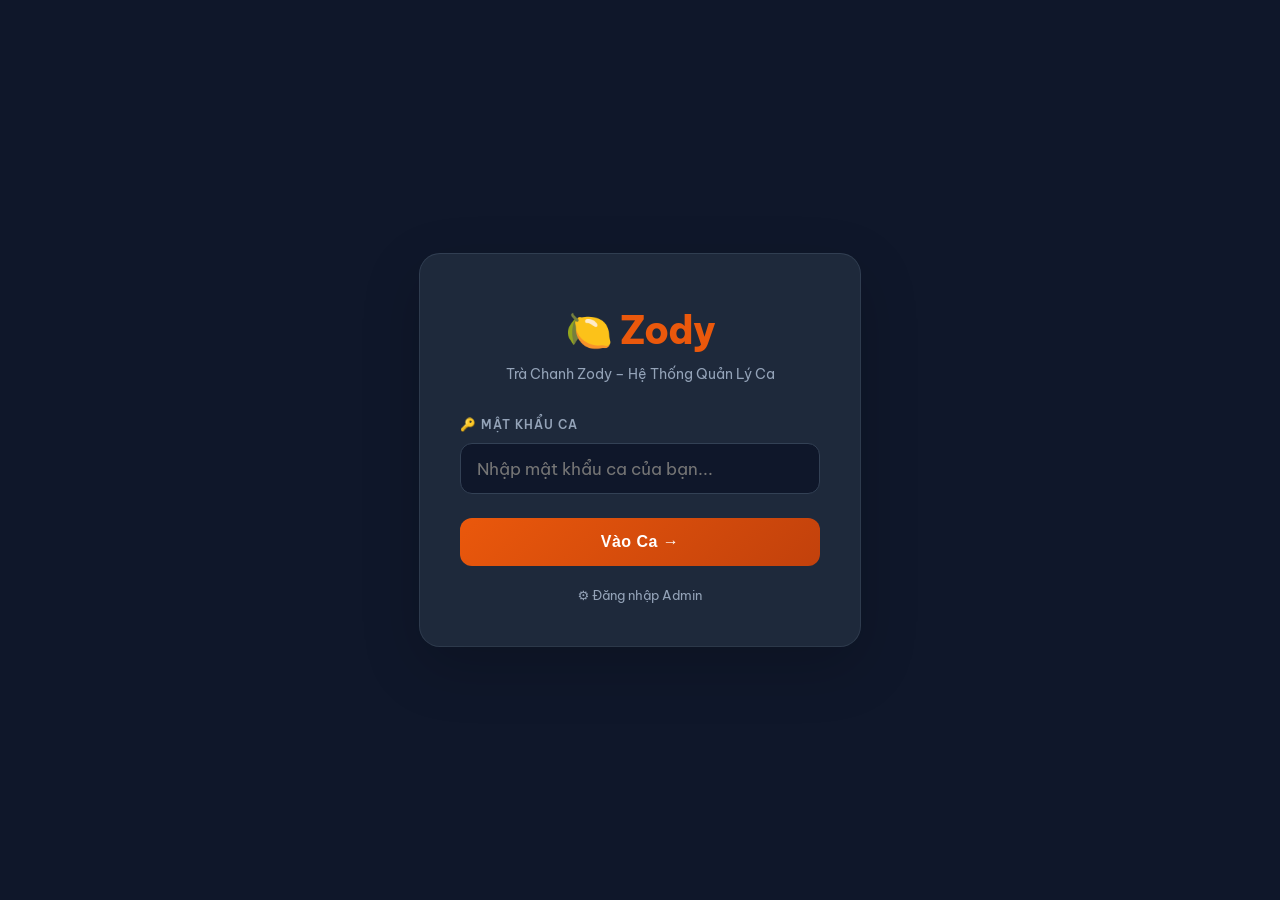
==== templates/index.html @ 10022cfc "Initial commit: Trà Chanh Zody shift management system" ====
<!DOCTYPE html>
<html lang="vi">
<head>
<meta charset="UTF-8"/>
<meta name="viewport" content="width=device-width, initial-scale=1.0"/>
<title>Trà Chanh Zody – Đăng Nhập Ca</title>
<link rel="preconnect" href="https://fonts.googleapis.com">
<link href="https://fonts.googleapis.com/css2?family=Be+Vietnam+Pro:wght@300;400;500;600;700;800&display=swap" rel="stylesheet">
<link rel="stylesheet" href="/static/style.css">
<style>
/* ── Login page specific ── */
body { background: var(--bg); min-height: 100vh; display:flex; flex-direction:column; align-items:center; justify-content:center; }

.login-wrap {
  width: 100%; max-width: 440px;
  background: var(--card);
  border-radius: 20px;
  padding: 48px 40px 40px;
  box-shadow: 0 20px 60px rgba(0,0,0,.18), 0 0 0 1px var(--border);
  text-align:center;
}
.brand-logo { font-size:2.4rem; font-weight:800; color:var(--primary); margin-bottom:4px; letter-spacing:-1px; }
.brand-sub  { font-size:.85rem; color:var(--muted); margin-bottom:32px; }

.input-group { text-align:left; margin-bottom:20px; }
.input-group label { font-size:.78rem; font-weight:600; color:var(--muted); text-transform:uppercase; letter-spacing:.08em; display:block; margin-bottom:8px; }
.input-group input {
  width:100%; padding:14px 16px; border-radius:12px;
  border:1.5px solid var(--border); background:var(--bg);
  color:var(--text); font-size:1.05rem; font-family:inherit;
  transition: border-color .2s, box-shadow .2s;
  box-sizing:border-box;
}
.input-group input:focus { outline:none; border-color:var(--primary); box-shadow: 0 0 0 3px rgba(234,88,12,.15); }

.btn-login {
  width:100%; padding:15px; border-radius:12px;
  background: linear-gradient(135deg,var(--primary),var(--primary-dark));
  color:#fff; font-size:1rem; font-weight:700; letter-spacing:.03em;
  border:none; cursor:pointer; transition: transform .15s, box-shadow .15s;
  margin-top:4px;
}
.btn-login:hover { transform:translateY(-1px); box-shadow:0 8px 24px rgba(234,88,12,.35); }
.btn-login:active{ transform:translateY(0); }

.err-msg { color:#ef4444; font-size:.85rem; margin-top:12px; display:none; }

.shift-badge { display:inline-flex; align-items:center; gap:8px; padding:10px 18px; border-radius:40px; background:var(--primary-soft); color:var(--primary); font-weight:700; font-size:.95rem; margin-bottom:28px; }

footer-link { display:block; margin-top:24px; font-size:.8rem; color:var(--muted); }
.admin-link { margin-top:20px; display:block; font-size:.82rem; color:var(--muted); text-decoration:none; }
.admin-link:hover { color:var(--primary); }
</style>
</head>
<body>
<div class="login-wrap">
  <div class="brand-logo">🍋 Zody</div>
  <div class="brand-sub">Trà Chanh Zody – Hệ Thống Quản Lý Ca</div>

  <div id="login-form">
    <div class="input-group">
      <label>🔑 Mật Khẩu Ca</label>
      <input type="password" id="pwd" placeholder="Nhập mật khẩu ca của bạn..." autocomplete="off"/>
    </div>
    <button class="btn-login" onclick="doLogin()">Vào Ca →</button>
    <div class="err-msg" id="err">Sai mật khẩu hoặc ca không tồn tại</div>
  </div>

  <a href="/admin-login" class="admin-link">⚙️ Đăng nhập Admin</a>
</div>

<!-- ═══ SHIFT REPORT APP ═══ -->
<div id="app" style="display:none; width:100%; max-width:900px; padding:20px; box-sizing:border-box;">

  <!-- Header -->
  <div class="app-header">
    <div>
      <div class="brand-logo" style="font-size:1.5rem">🍋 Trà Chanh Zody</div>
      <div id="shift-info" class="shift-badge" style="margin-bottom:0; margin-top:6px;"></div>
    </div>
    <div style="display:flex;gap:10px;">
      <button class="btn-sm btn-success" onclick="submitReport()">✅ Chốt Ca</button>
      <button class="btn-sm btn-outline" onclick="doLogout()">Đăng Xuất</button>
    </div>
  </div>

  <!-- Tabs -->
  <div class="tabs">
    <button class="tab active" data-tab="inventory" onclick="switchTab('inventory')">📦 Kiểm Kê</button>
    <button class="tab" data-tab="finance" onclick="switchTab('finance')">💰 Thu Chi</button>
  </div>

  <!-- ══ INVENTORY TAB ══ -->
  <div id="tab-inventory" class="tab-content">
    <div class="section-header">
      <h2>Kiểm Kê Nguyên Vật Liệu</h2>
      <div style="font-size:.82rem;color:var(--muted)" id="date-label"></div>
    </div>
    <div id="inventory-container"></div>
    <button class="btn-primary mt-20" onclick="saveInventory()">💾 Lưu Kiểm Kê</button>
  </div>

  <!-- ══ FINANCE TAB ══ -->
  <div id="tab-finance" class="tab-content" style="display:none">
    <div class="section-header">
      <h2>Báo Cáo Thu Chi Ca</h2>
    </div>

    <div class="finance-grid">
      <div class="fin-card">
        <label>💵 Tiền Đầu Ca (đ)</label>
        <input type="number" id="opening_cash" class="fin-input" placeholder="0"/>
      </div>
      <div class="fin-card">
        <label>🖥️ Tiền Phần Mềm (đ)</label>
        <input type="number" id="software_revenue" class="fin-input" placeholder="0"/>
      </div>
      <div class="fin-card">
        <label>🏦 Tiền Chuyển Khoản (đ)</label>
        <input type="number" id="bank_transfer" class="fin-input" placeholder="0"/>
      </div>
    </div>

    <!-- Chi tiêu -->
    <div class="card mt-20">
      <div class="card-head">
        <span>📋 Chi Tiêu Trong Ca</span>
        <button class="btn-sm btn-primary" onclick="showAddExpense()">+ Thêm Chi</button>
      </div>
      <div id="expense-list"></div>
      <div id="add-expense-form" class="add-expense-form" style="display:none">
        <input type="text" id="exp-desc" placeholder="Nội dung chi..." class="fin-input-sm"/>
        <input type="number" id="exp-amount" placeholder="Số tiền..." class="fin-input-sm"/>
        <div style="display:flex;gap:8px;margin-top:8px">
          <button class="btn-sm btn-primary" onclick="addExpense()">Thêm</button>
          <button class="btn-sm btn-outline" onclick="hideAddExpense()">Huỷ</button>
        </div>
      </div>
    </div>

    <!-- Kết quả tính tiền -->
    <div class="finance-result mt-20" id="finance-result"></div>

    <button class="btn-primary mt-16" onclick="saveFinance()">💾 Lưu Thu Chi</button>
  </div>

</div>

<script src="/static/app.js"></script>
<script>
let reportId = null;
let inventoryData = [];
let expenseData  = [];

// ── Loading Indicator ──
function showLoading() {
  let loader = document.querySelector('.loader-overlay');
  if (!loader) {
    loader = document.createElement('div');
    loader.className = 'loader-overlay';
    loader.innerHTML = '<div class="spinner"></div>';
    loader.style.cssText = `
      position: fixed;
      top: 0;
      left: 0;
      right: 0;
      bottom: 0;
      background: rgba(15, 23, 42, 0.8);
      display: flex;
      align-items: center;
      justify-content: center;
      z-index: 9999;
    `;
    document.body.appendChild(loader);
  }
  loader.style.display = 'flex';
}

function hideLoading() {
  const loader = document.querySelector('.loader-overlay');
  if (loader) {
    loader.style.display = 'none';
  }
}

function doLogin() {
  const pwd = document.getElementById('pwd').value.trim();
  if (!pwd) return;
  showLoading();
  fetch('/api/login/shift', {
    method:'POST', headers:{'Content-Type':'application/json'},
    body: JSON.stringify({password: pwd})
  }).then(r=>r.json()).then(d=>{
    hideLoading();
    if (d.error) { showErr(d.error); return; }
    reportId = d.report_id;
    document.getElementById('login-form').parentElement.style.display='none';
    document.getElementById('app').style.display='flex';
    document.getElementById('app').style.flexDirection='column';
    document.getElementById('app').style.alignItems='center';
    document.getElementById('shift-info').innerHTML = `🌟 ${d.shift_name} – ${todayStr()}`;
    document.getElementById('date-label').textContent = todayStr();
    loadInventory();
    loadExpenses();
    loadFinance();
  }).catch(err => {
    hideLoading();
    showErr('Lỗi kết nối');
  });
}

function showErr(msg){ const e=document.getElementById('err'); e.textContent=msg; e.style.display='block'; setTimeout(()=>e.style.display='none',3000); }

document.getElementById('pwd').addEventListener('keydown', e=>{ if(e.key==='Enter') doLogin(); });

function todayStr(){
  const d=new Date();
  return `${d.getDate()}/${d.getMonth()+1}/${d.getFullYear()}`;
}

function switchTab(tab){
  document.querySelectorAll('.tab').forEach(t=>t.classList.toggle('active', t.dataset.tab===tab));
  document.getElementById('tab-inventory').style.display = tab==='inventory'?'block':'none';
  document.getElementById('tab-finance').style.display   = tab==='finance'?'block':'none';
}

// ── INVENTORY ──
function loadInventory(){
  showLoading();
  fetch('/api/inventory').then(r=>r.json()).then(data=>{
    hideLoading();
    inventoryData = data;
    renderInventory(data);
  }).catch(err=>{
    hideLoading();
    showToast('Lỗi tải kiểm kê', 'error');
  });
}

const CATEGORIES = ['TRÁI CÂY','KHÁC','SỮA / KEM','TOPPING','SỐT','TRÀ','ĂN VẶT'];

function renderInventory(data){
  const container = document.getElementById('inventory-container');
  const grouped = {};
  data.forEach(e=>{
    const cat = e.materials?.category || 'KHÁC';
    if (!grouped[cat]) grouped[cat]=[];
    grouped[cat].push(e);
  });

  let html = '';
  CATEGORIES.forEach(cat=>{
    if (!grouped[cat]) return;
    html += `<div class="inv-category">
      <div class="inv-cat-title">${catIcon(cat)} ${cat}</div>
      <div class="inv-grid">`;
    grouped[cat].forEach(e=>{
      const open = parseFloat(e.opening_qty)||0;
      html += `
      <div class="inv-item">
        <div class="inv-name">${e.material_name}</div>
        <div class="inv-meta">Đầu ca: <strong>${formatQty(open)} ${e.unit}</strong></div>
        <div class="inv-input-row">
          <input type="number" step="0.1" min="0"
            class="inv-input" id="inv-${e.id}"
            value="${parseFloat(e.closing_qty)||0}"
            oninput="updateInventoryDisplay('${e.id}','${e.unit}',${open},this.value)"
            placeholder="Số lượng cuối ca"/>
          <span class="inv-unit">${e.unit}</span>
        </div>
        <div class="inv-consumed" id="cons-${e.id}">
          ${calcConsumptionLabel(open, parseFloat(e.closing_qty)||0, e.unit)}
        </div>
        <input type="text" class="inv-note" id="note-${e.id}" value="${e.note||''}" placeholder="Ghi chú..."/>
      </div>`;
    });
    html += `</div></div>`;
  });
  container.innerHTML = html;
}

function updateInventoryDisplay(id, unit, open, closingVal){
  const consumed = open - parseFloat(closingVal||0);
  document.getElementById(`cons-${id}`).innerHTML = calcConsumptionLabel(open, parseFloat(closingVal||0), unit);
}

function calcConsumptionLabel(open, closing, unit){
  const c = open - closing;
  if (c > 0) return `<span class="tag-warn">⬇ Tiêu ${formatQty(c)} ${unit}</span>`;
  if (c < 0) return `<span class="tag-ok">⬆ Thêm ${formatQty(Math.abs(c))} ${unit}</span>`;
  return `<span class="tag-neutral">Không đổi</span>`;
}

function formatQty(v){ return parseFloat(v.toFixed(2)); }

function catIcon(c){
  const m={'TRÁI CÂY':'🍊','KHÁC':'🧊','SỮA / KEM':'🥛','TOPPING':'🫙','SỐT':'🧴','TRÀ':'🍵','ĂN VẶT':'🌻'};
  return m[c]||'📦';
}

async function saveInventory(){
  showLoading();
  try {
    const saves = inventoryData.map(e=>{
      const inp = document.getElementById(`inv-${e.id}`);
      const note = document.getElementById(`note-${e.id}`);
      return fetch(`/api/inventory/${e.id}`, {
        method:'PATCH', headers:{'Content-Type':'application/json'},
        body: JSON.stringify({ closing_qty: parseFloat(inp?.value||0), note: note?.value||'' })
      });
    });
    await Promise.all(saves);
    showToast('✅ Đã lưu kiểm kê!');
  } catch(err){
    showToast('Lỗi lưu kiểm kê', 'error');
  } finally {
    hideLoading();
  }
}

// ── EXPENSES ──
function loadExpenses(){
  showLoading();
  fetch('/api/expenses').then(r=>r.json()).then(data=>{
    hideLoading();
    expenseData = data;
    renderExpenses();
  }).catch(err=>{
    hideLoading();
    showToast('Lỗi tải chi tiêu', 'error');
  });
}
function renderExpenses(){
  const list = document.getElementById('expense-list');
  if (!expenseData.length){ list.innerHTML='<div class="empty-state">Chưa có khoản chi nào</div>'; return; }
  list.innerHTML = expenseData.map(e=>`
    <div class="expense-row">
      <span class="exp-desc">${e.description}</span>
      <span class="exp-amount">${fmtMoney(e.amount)}đ</span>
      <button class="btn-icon-del" onclick="deleteExpense('${e.id}')">✕</button>
    </div>`).join('');
  calcFinance();
}
function showAddExpense(){ document.getElementById('add-expense-form').style.display='block'; }
function hideAddExpense(){ document.getElementById('add-expense-form').style.display='none'; }
function addExpense(){
  const desc = document.getElementById('exp-desc').value.trim();
  const amt  = parseFloat(document.getElementById('exp-amount').value)||0;
  if (!desc||!amt) return;
  showLoading();
  fetch('/api/expenses',{method:'POST',headers:{'Content-Type':'application/json'},
    body:JSON.stringify({description:desc,amount:amt})
  }).then(r=>r.json()).then(()=>{
    hideLoading();
    hideAddExpense();
    document.getElementById('exp-desc').value='';
    document.getElementById('exp-amount').value='';
    loadExpenses();
  }).catch(err=>{
    hideLoading();
    showToast('Lỗi thêm chi tiêu', 'error');
  });
}
function deleteExpense(id){
  showLoading();
  fetch(`/api/expenses/${id}`,{method:'DELETE'}).then(()=>{
    hideLoading();
    loadExpenses();
  }).catch(err=>{
    hideLoading();
    showToast('Lỗi xoá chi tiêu', 'error');
  });
}

// ── FINANCE ──
function loadFinance(){
  showLoading();
  fetch('/api/finance').then(r=>r.json()).then(d=>{
    hideLoading();
    if (d.finance){
      document.getElementById('opening_cash').value    = d.finance.opening_cash||0;
      document.getElementById('software_revenue').value= d.finance.software_revenue||0;
      document.getElementById('bank_transfer').value   = d.finance.bank_transfer||0;
    }
    calcFinance();
  }).catch(err=>{
    hideLoading();
    showToast('Lỗi tải thu chi', 'error');
  });
}
function calcFinance(){
  const opening  = parseFloat(document.getElementById('opening_cash').value)||0;
  const software = parseFloat(document.getElementById('software_revenue').value)||0;
  const bank     = parseFloat(document.getElementById('bank_transfer').value)||0;
  const totalExp = expenseData.reduce((s,e)=>s+parseFloat(e.amount),0);
  const actual   = software + opening - bank - totalExp;
  const toBring  = actual - 500000 - 30000;

  document.getElementById('finance-result').innerHTML = `
    <div class="result-grid">
      <div class="result-item">
        <div class="result-label">💵 Tiền Đầu Ca</div>
        <div class="result-value">${fmtMoney(opening)}đ</div>
      </div>
      <div class="result-item">
        <div class="result-label">🖥️ Tiền Phần Mềm</div>
        <div class="result-value">${fmtMoney(software)}đ</div>
      </div>
      <div class="result-item">
        <div class="result-label">🏦 Chuyển Khoản</div>
        <div class="result-value minus">−${fmtMoney(bank)}đ</div>
      </div>
      <div class="result-item">
        <div class="result-label">📋 Tổng Chi</div>
        <div class="result-value minus">−${fmtMoney(totalExp)}đ</div>
      </div>
      <div class="result-item highlight">
        <div class="result-label">🗄️ Tiền Thực Trong Két</div>
        <div class="result-value big">${fmtMoney(actual)}đ</div>
      </div>
      <div class="result-item">
        <div class="result-label">🏧 Két Giữ Lại</div>
        <div class="result-value">500,000đ</div>
      </div>
      <div class="result-item">
        <div class="result-label">🐷 Tiền Lợn</div>
        <div class="result-value">30,000đ</div>
      </div>
      <div class="result-item highlight-green">
        <div class="result-label">👜 Tiền Thừa Cầm Về</div>
        <div class="result-value big ${toBring<0?'minus':''}">${fmtMoney(toBring)}đ</div>
      </div>
    </div>`;
}
document.addEventListener('DOMContentLoaded',()=>{
  ['opening_cash','software_revenue','bank_transfer'].forEach(id=>{
    const el = document.getElementById(id);
    if(el) el.addEventListener('input', calcFinance);
  });
});
function saveFinance(){
  showLoading();
  const payload = {
    opening_cash:     parseFloat(document.getElementById('opening_cash').value)||0,
    software_revenue: parseFloat(document.getElementById('software_revenue').value)||0,
    bank_transfer:    parseFloat(document.getElementById('bank_transfer').value)||0,
  };
  fetch('/api/finance',{method:'POST',headers:{'Content-Type':'application/json'},body:JSON.stringify(payload)})
    .then(()=>{
      hideLoading();
      showToast('✅ Đã lưu thu chi!');
    }).catch(err=>{
      hideLoading();
      showToast('Lỗi lưu thu chi', 'error');
    });
}

function submitReport(){
  if (!confirm('Chốt ca? Sau khi chốt sẽ không sửa được!')) return;
  showLoading();
  saveInventory().then(()=>saveFinance()).then(()=>{
    fetch('/api/report/submit',{method:'POST'})
      .then(()=>{
        hideLoading();
        showToast('🎉 Đã chốt ca thành công!');
        setTimeout(()=>doLogout(),2000);
      }).catch(err=>{
        hideLoading();
        showToast('Lỗi chốt ca', 'error');
      });
  });
}
function doLogout(){
  showLoading();
  fetch('/api/logout',{method:'POST'})
    .then(()=>{
      hideLoading();
      location.reload();
    }).catch(err=>{
      hideLoading();
      showToast('Lỗi đăng xuất', 'error');
    });
}
function fmtMoney(v){ return Math.round(v).toLocaleString('vi-VN'); }
</script>
</body>
</html>
---- static/style.css ----
/* ══════════════════════════════════════════════
   TRÀ CHANH ZODY – Base Styles
   ══════════════════════════════════════════════ */

:root {
  --bg: #0f172a;
  --card: #1e293b;
  --border: #334155;
  --primary: #ea580c;
  --primary-dark: #c2410c;
  --primary-soft: rgba(234, 88, 12, 0.15);
  --text: #f1f5f9;
  --muted: #94a3b8;
  --success: #22c55e;
  --danger: #ef4444;
  --warning: #f59e0b;
}

* {
  margin: 0;
  padding: 0;
  box-sizing: border-box;
}

body {
  font-family: 'Be Vietnam Pro', system-ui, -apple-system, sans-serif;
  background: var(--bg);
  color: var(--text);
  line-height: 1.5;
}

/* ── BUTTONS ── */
.btn-primary {
  padding: 12px 24px;
  border-radius: 12px;
  background: linear-gradient(135deg, var(--primary), var(--primary-dark));
  color: white;
  border: none;
  font-weight: 600;
  font-size: 0.95rem;
  cursor: pointer;
  transition: transform 0.15s, box-shadow 0.15s;
}

.btn-primary:hover {
  transform: translateY(-1px);
  box-shadow: 0 8px 24px rgba(234, 88, 12, 0.35);
}

.btn-primary:active {
  transform: translateY(0);
}

.btn-outline {
  padding: 12px 24px;
  border-radius: 12px;
  background: transparent;
  color: var(--text);
  border: 1.5px solid var(--border);
  font-weight: 600;
  font-size: 0.95rem;
  cursor: pointer;
  transition: all 0.2s;
}

.btn-outline:hover {
  border-color: var(--primary);
  color: var(--primary);
}

.btn-success {
  padding: 12px 24px;
  border-radius: 12px;
  background: var(--success);
  color: white;
  border: none;
  font-weight: 600;
  font-size: 0.95rem;
  cursor: pointer;
}

.btn-sm {
  padding: 8px 16px;
  border-radius: 8px;
  font-size: 0.85rem;
}

.btn-danger {
  background: rgba(239, 68, 68, 0.15);
  color: var(--danger);
  border: 1px solid var(--danger);
}

.btn-danger:hover {
  background: var(--danger);
  color: white;
}

/* ── CARDS ── */
.card {
  background: var(--card);
  border: 1px solid var(--border);
  border-radius: 16px;
  padding: 20px;
  margin-bottom: 16px;
}

.card-head {
  display: flex;
  justify-content: space-between;
  align-items: center;
  margin-bottom: 16px;
  font-weight: 700;
  font-size: 1rem;
}

/* ── TABS ── */
.tabs {
  display: flex;
  gap: 8px;
  margin-bottom: 24px;
  background: var(--bg);
  padding: 6px;
  border-radius: 12px;
  border: 1px solid var(--border);
}

.tab {
  flex: 1;
  padding: 12px;
  border-radius: 8px;
  background: transparent;
  color: var(--muted);
  border: none;
  font-weight: 600;
  font-size: 0.9rem;
  cursor: pointer;
  transition: all 0.2s;
}

.tab:hover {
  color: var(--text);
  background: rgba(255, 255, 255, 0.05);
}

.tab.active {
  background: var(--primary);
  color: white;
}

.tab-content {
  display: none;
}

.tab-content.active {
  display: block;
}

/* ── SECTION HEADER ── */
.section-header {
  margin-bottom: 20px;
}

.section-header h2 {
  font-size: 1.4rem;
  font-weight: 700;
  margin-bottom: 4px;
}

/* ── INVENTORY STYLES ── */
.inv-category {
  margin-bottom: 24px;
}

.inv-cat-title {
  font-size: 1.1rem;
  font-weight: 700;
  margin-bottom: 12px;
  color: var(--primary);
}

.inv-grid {
  display: grid;
  grid-template-columns: repeat(auto-fill, minmax(200px, 1fr));
  gap: 16px;
}

.inv-item {
  background: var(--bg);
  border: 1px solid var(--border);
  border-radius: 12px;
  padding: 16px;
}

.inv-name {
  font-weight: 700;
  font-size: 0.95rem;
  margin-bottom: 8px;
}

.inv-meta {
  font-size: 0.8rem;
  color: var(--muted);
  margin-bottom: 12px;
}

.inv-input-row {
  display: flex;
  align-items: center;
  gap: 8px;
  margin-bottom: 8px;
}

.inv-input {
  flex: 1;
  padding: 10px;
  border-radius: 8px;
  border: 1.5px solid var(--border);
  background: var(--card);
  color: var(--text);
  font-size: 0.95rem;
}

.inv-input:focus {
  outline: none;
  border-color: var(--primary);
}

.inv-unit {
  font-size: 0.85rem;
  color: var(--muted);
  font-weight: 600;
}

.inv-consumed {
  font-size: 0.8rem;
  margin-bottom: 8px;
}

.inv-note {
  width: 100%;
  padding: 8px;
  border-radius: 6px;
  border: 1px solid var(--border);
  background: var(--card);
  color: var(--text);
  font-size: 0.8rem;
}

.tag-warn {
  color: var(--warning);
  font-weight: 600;
}

.tag-ok {
  color: var(--success);
  font-weight: 600;
}

.tag-neutral {
  color: var(--muted);
}

/* ── FINANCE STYLES ── */
.finance-grid {
  display: grid;
  grid-template-columns: repeat(auto-fit, minmax(200px, 1fr));
  gap: 16px;
  margin-bottom: 20px;
}

.fin-card {
  background: var(--bg);
  border: 1px solid var(--border);
  border-radius: 12px;
  padding: 16px;
}

.fin-card label {
  display: block;
  font-size: 0.85rem;
  color: var(--muted);
  margin-bottom: 8px;
  font-weight: 600;
}

.fin-input {
  width: 100%;
  padding: 12px;
  border-radius: 8px;
  border: 1.5px solid var(--border);
  background: var(--card);
  color: var(--text);
  font-size: 1rem;
}

.fin-input:focus {
  outline: none;
  border-color: var(--primary);
}

.fin-input-sm {
  padding: 10px;
  border-radius: 8px;
  border: 1.5px solid var(--border);
  background: var(--card);
  color: var(--text);
  font-size: 0.9rem;
  margin-right: 8px;
}

.add-expense-form {
  margin-top: 16px;
  padding: 16px;
  background: var(--bg);
  border-radius: 12px;
  border: 1px solid var(--border);
}

/* ── EXPENSE LIST ── */
.expense-row {
  display: flex;
  align-items: center;
  gap: 12px;
  padding: 12px;
  background: var(--bg);
  border-radius: 8px;
  margin-bottom: 8px;
}

.exp-desc {
  flex: 1;
  font-weight: 600;
}

.exp-amount {
  font-weight: 700;
  color: var(--warning);
}

.btn-icon-del {
  width: 28px;
  height: 28px;
  border-radius: 6px;
  background: rgba(239, 68, 68, 0.15);
  color: var(--danger);
  border: none;
  cursor: pointer;
  font-size: 0.9rem;
}

.btn-icon-del:hover {
  background: var(--danger);
  color: white;
}

/* ── FINANCE RESULT ── */
.finance-result {
  background: var(--bg);
  border: 1px solid var(--border);
  border-radius: 12px;
  padding: 20px;
}

.result-grid {
  display: grid;
  grid-template-columns: repeat(auto-fit, minmax(180px, 1fr));
  gap: 16px;
}

.result-item {
  text-align: center;
  padding: 12px;
  background: var(--card);
  border-radius: 8px;
}

.result-label {
  font-size: 0.8rem;
  color: var(--muted);
  margin-bottom: 6px;
}

.result-value {
  font-size: 1.1rem;
  font-weight: 700;
}

.result-value.big {
  font-size: 1.4rem;
}

.result-value.minus {
  color: var(--danger);
}

.result-item.highlight {
  background: var(--primary-soft);
  border: 1px solid var(--primary);
}

.result-item.highlight-green {
  background: rgba(34, 197, 94, 0.1);
  border: 1px solid var(--success);
}

.result-item.highlight-green .result-value {
  color: var(--success);
}

/* ── APP HEADER ── */
.app-header {
  display: flex;
  justify-content: space-between;
  align-items: center;
  margin-bottom: 24px;
  padding-bottom: 20px;
  border-bottom: 1px solid var(--border);
}

/* ── UTILITY CLASSES ── */
.mt-20 { margin-top: 20px; }
.mt-16 { margin-top: 16px; }

/* ── ANIMATIONS ── */
@keyframes fadeInUp {
  from {
    opacity: 0;
    transform: translateY(20px);
  }
  to {
    opacity: 1;
    transform: translateY(0);
  }
}

@keyframes fadeIn {
  from { opacity: 0; }
  to { opacity: 1; }
}

@keyframes slideIn {
  from {
    opacity: 0;
    transform: translateX(-20px);
  }
  to {
    opacity: 1;
    transform: translateX(0);
  }
}

@keyframes scaleIn {
  from {
    opacity: 0;
    transform: scale(0.9);
  }
  to {
    opacity: 1;
    transform: scale(1);
  }
}

@keyframes pulse {
  0%, 100% { transform: scale(1); }
  50% { transform: scale(1.05); }
}

@keyframes shimmer {
  0% { background-position: -200% 0; }
  100% { background-position: 200% 0; }
}

@keyframes bounce {
  0%, 100% { transform: translateY(0); }
  50% { transform: translateY(-5px); }
}

/* ── ANIMATED ELEMENTS ── */
.login-wrap {
  animation: scaleIn 0.5s ease-out;
}

.btn-login {
  transition: all 0.3s ease;
  position: relative;
  overflow: hidden;
}

.btn-login::after {
  content: '';
  position: absolute;
  top: 50%;
  left: 50%;
  width: 0;
  height: 0;
  background: rgba(255, 255, 255, 0.3);
  border-radius: 50%;
  transform: translate(-50%, -50%);
  transition: width 0.4s ease, height 0.4s ease;
}

.btn-login:active::after {
  width: 200px;
  height: 200px;
}

.card {
  animation: fadeInUp 0.5s ease-out;
  transition: transform 0.3s ease, box-shadow 0.3s ease;
}

.card:hover {
  transform: translateY(-2px);
  box-shadow: 0 8px 16px rgba(0, 0, 0, 0.15);
}

.inv-item {
  animation: fadeInUp 0.5s ease-out;
  transition: transform 0.2s ease, box-shadow 0.2s ease;
}

.inv-item:hover {
  transform: translateY(-2px);
  box-shadow: 0 4px 12px rgba(0, 0, 0, 0.1);
}

.fin-card {
  animation: fadeInUp 0.5s ease-out;
  transition: transform 0.2s ease, box-shadow 0.2s ease;
}

.fin-card:hover {
  transform: translateY(-2px);
  box-shadow: 0 4px 12px rgba(0, 0, 0, 0.1);
}

.expense-row {
  animation: slideIn 0.3s ease-out;
  transition: transform 0.2s ease, background-color 0.2s ease;
}

.expense-row:hover {
  transform: translateX(4px);
  background-color: rgba(255, 255, 255, 0.05);
}

.result-item {
  animation: fadeInUp 0.5s ease-out;
  transition: transform 0.2s ease;
}

.result-item:hover {
  transform: scale(1.02);
}

/* ── BUTTON ANIMATIONS ── */
.btn-primary,
.btn-outline,
.btn-success {
  transition: all 0.2s ease;
  position: relative;
  overflow: hidden;
}

.btn-primary::after,
.btn-outline::after,
.btn-success::after {
  content: '';
  position: absolute;
  top: 50%;
  left: 50%;
  width: 0;
  height: 0;
  background: rgba(255, 255, 255, 0.2);
  border-radius: 50%;
  transform: translate(-50%, -50%);
  transition: width 0.4s ease, height 0.4s ease;
}

.btn-primary:active::after,
.btn-outline:active::after,
.btn-success:active::after {
  width: 200px;
  height: 200px;
}

.btn-sm {
  transition: all 0.2s ease;
}

.btn-sm:hover {
  transform: scale(1.05);
}

.btn-sm:active {
  transform: scale(0.95);
}

.btn-icon-del {
  transition: all 0.2s ease;
}

.btn-icon-del:hover {
  transform: rotate(90deg);
}

/* ── INPUT ANIMATIONS ── */
.input-group input,
.inv-input,
.fin-input,
.fin-input-sm {
  transition: border-color 0.2s ease, box-shadow 0.2s ease, transform 0.1s ease;
}

.input-group input:focus,
.inv-input:focus,
.fin-input:focus,
.fin-input-sm:focus {
  transform: scale(1.01);
}

.inv-note {
  transition: border-color 0.2s ease;
}

.inv-note:focus {
  border-color: var(--primary);
}

/* ── TAB ANIMATIONS ── */
.tab {
  transition: all 0.2s ease;
}

.tab:hover {
  transform: translateY(-1px);
}

.tab.active {
  animation: pulse 0.3s ease;
}

.tab-content {
  animation: fadeIn 0.3s ease;
}

/* ── SHIFT BADGE ANIMATION ── */
.shift-badge {
  animation: fadeInUp 0.5s ease-out;
}

/* ── LOADING SKELETON ── */
.skeleton {
  background: linear-gradient(90deg, var(--card) 25%, rgba(255, 255, 255, 0.05) 50%, var(--card) 75%);
  background-size: 200% 100%;
  animation: shimmer 1.5s infinite;
  border-radius: 8px;
}

/* ── SPINNER FOR LOADING ── */
.spinner {
  width: 40px;
  height: 40px;
  border: 3px solid rgba(234, 88, 12, 0.2);
  border-top-color: var(--primary);
  border-radius: 50%;
  animation: spin 0.8s linear infinite;
}

@keyframes spin {
  to { transform: rotate(360deg); }
}

/* ── RESPONSIVE ── */
@media (max-width: 768px) {
  .finance-grid {
    grid-template-columns: 1fr;
  }
  
  .inv-grid {
    grid-template-columns: 1fr;
  }
  
  .result-grid {
    grid-template-columns: 1fr 1fr;
  }
  
  .app-header {
    flex-direction: column;
    align-items: flex-start;
    gap: 16px;
  }
}
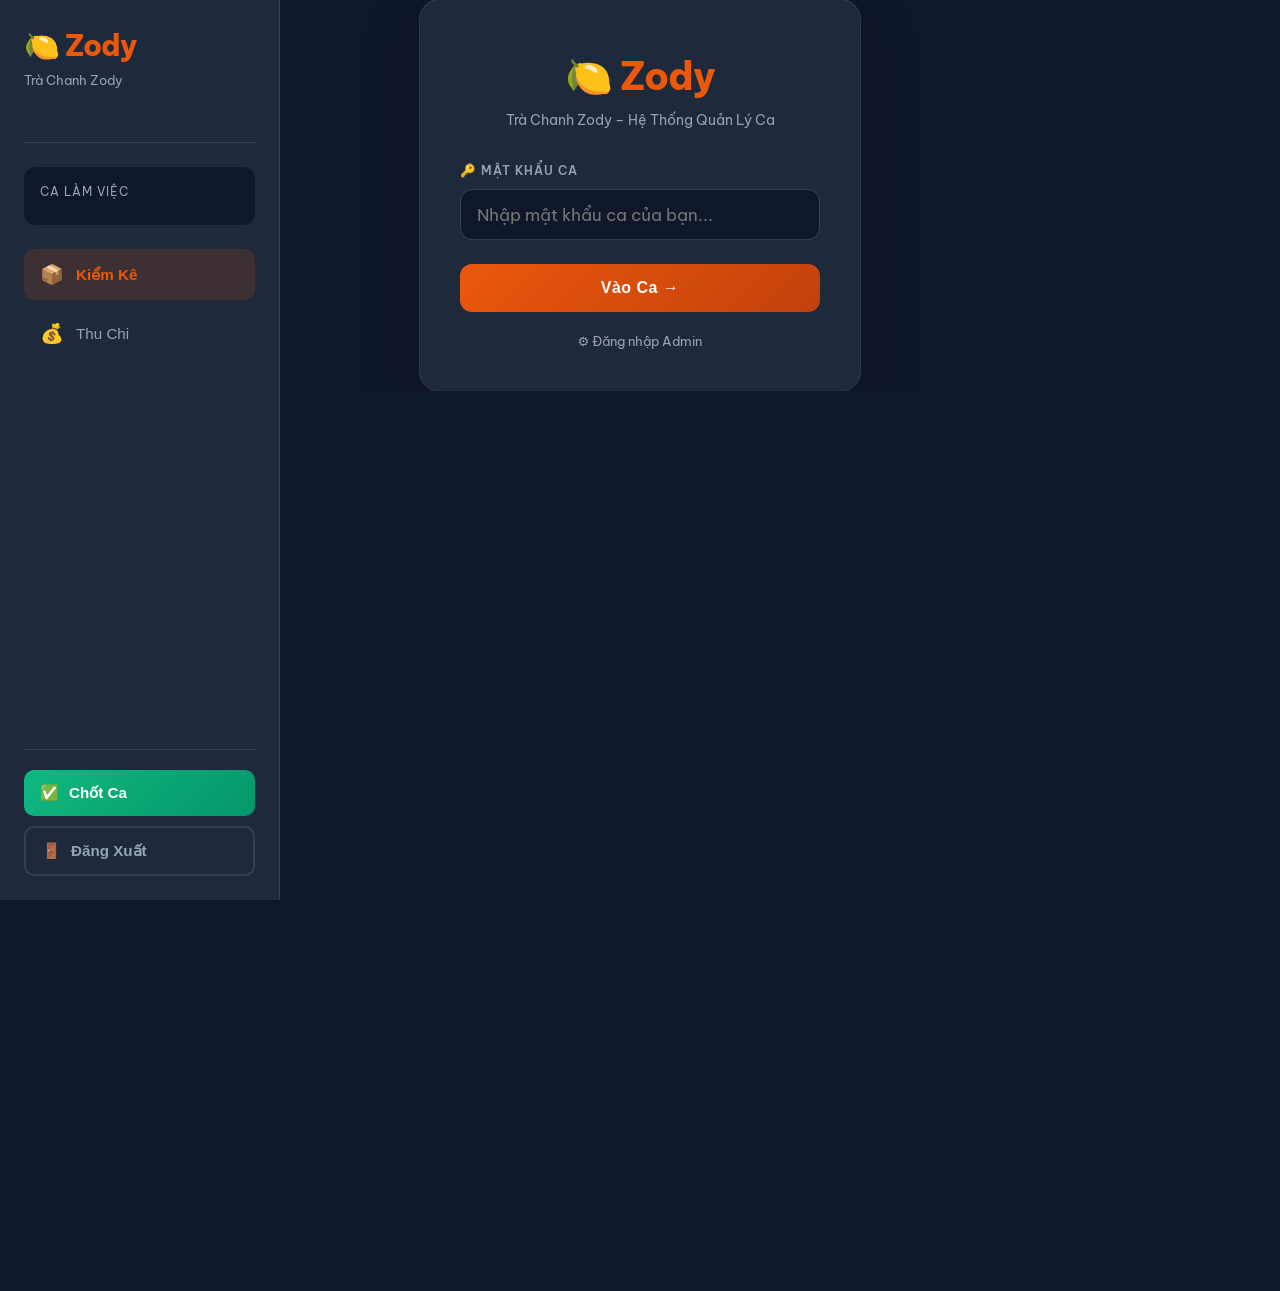
==== commit 5542d509: "Add sidebar to shift worker interface and update finance calculation logic - Add modern sidebar navi" ====
--- a/templates/index.html
+++ b/templates/index.html
@@ -70,54 +70,75 @@
 </div>
 
 <!-- ═══ SHIFT REPORT APP ═══ -->
-<div id="app" style="display:none; width:100%; max-width:900px; padding:20px; box-sizing:border-box;">
-
-  <!-- Header -->
-  <div class="app-header">
-    <div>
-      <div class="brand-logo" style="font-size:1.5rem">🍋 Trà Chanh Zody</div>
-      <div id="shift-info" class="shift-badge" style="margin-bottom:0; margin-top:6px;"></div>
-    </div>
-    <div style="display:flex;gap:10px;">
-      <button class="btn-sm btn-success" onclick="submitReport()">✅ Chốt Ca</button>
-      <button class="btn-sm btn-outline" onclick="doLogout()">Đăng Xuất</button>
+<div id="app" style="display:none; width:100%; height:100vh; display:flex;">
+
+  <!-- Sidebar -->
+  <div class="shift-sidebar">
+    <div class="sidebar-header">
+      <div class="brand-logo">🍋 Zody</div>
+      <div class="brand-sub">Trà Chanh Zody</div>
+    </div>
+    
+    <div class="sidebar-shift-info">
+      <div class="shift-info-label">Ca làm việc</div>
+      <div id="shift-info" class="shift-info-value"></div>
+      <div class="shift-info-date" id="date-label"></div>
+    </div>
+
+    <nav class="sidebar-nav">
+      <button class="sidebar-nav-item active" data-tab="inventory" onclick="switchTab('inventory')">
+        <span class="nav-icon">📦</span>
+        <span>Kiểm Kê</span>
+      </button>
+      <button class="sidebar-nav-item" data-tab="finance" onclick="switchTab('finance')">
+        <span class="nav-icon">💰</span>
+        <span>Thu Chi</span>
+      </button>
+    </nav>
+
+    <div class="sidebar-footer">
+      <button class="sidebar-action-btn btn-success" onclick="submitReport()">
+        <span>✅</span>
+        <span>Chốt Ca</span>
+      </button>
+      <button class="sidebar-action-btn btn-outline" onclick="doLogout()">
+        <span>🚪</span>
+        <span>Đăng Xuất</span>
+      </button>
     </div>
   </div>
 
-  <!-- Tabs -->
-  <div class="tabs">
-    <button class="tab active" data-tab="inventory" onclick="switchTab('inventory')">📦 Kiểm Kê</button>
-    <button class="tab" data-tab="finance" onclick="switchTab('finance')">💰 Thu Chi</button>
-  </div>
+  <!-- Main Content -->
+  <div class="shift-main">
+    <div class="shift-content">
 
   <!-- ══ INVENTORY TAB ══ -->
   <div id="tab-inventory" class="tab-content">
     <div class="section-header">
-      <h2>Kiểm Kê Nguyên Vật Liệu</h2>
-      <div style="font-size:.82rem;color:var(--muted)" id="date-label"></div>
+      <h2>📦 Kiểm Kê Nguyên Vật Liệu</h2>
     </div>
     <div id="inventory-container"></div>
     <button class="btn-primary mt-20" onclick="saveInventory()">💾 Lưu Kiểm Kê</button>
   </div>
 
   <!-- ══ FINANCE TAB ══ -->
-  <div id="tab-finance" class="tab-content" style="display:none">
+  <div id="tab-finance" class="tab-content" style="display:none;">
     <div class="section-header">
-      <h2>Báo Cáo Thu Chi Ca</h2>
-    </div>
-
+      <h2>💰 Thu Chi</h2>
+    </div>
+    
     <div class="finance-grid">
       <div class="fin-card">
-        <label>💵 Tiền Đầu Ca (đ)</label>
-        <input type="number" id="opening_cash" class="fin-input" placeholder="0"/>
+        <div class="fin-label">Tiền đầu ca</div>
+        <input type="number" id="opening_cash" class="fin-input" placeholder="0" oninput="calcFinance()"/>
       </div>
       <div class="fin-card">
-        <label>🖥️ Tiền Phần Mềm (đ)</label>
-        <input type="number" id="software_revenue" class="fin-input" placeholder="0"/>
+        <div class="fin-label">Tiền phần mềm</div>
+        <input type="number" id="software_revenue" class="fin-input" placeholder="0" oninput="calcFinance()"/>
       </div>
       <div class="fin-card">
-        <label>🏦 Tiền Chuyển Khoản (đ)</label>
-        <input type="number" id="bank_transfer" class="fin-input" placeholder="0"/>
+        <div class="fin-label">Chuyển khoản</div>
+        <input type="number" id="bank_transfer" class="fin-input" placeholder="0" oninput="calcFinance()"/>
       </div>
     </div>
 
@@ -138,12 +159,21 @@
       </div>
     </div>
 
-    <!-- Kết quả tính tiền -->
-    <div class="finance-result mt-20" id="finance-result"></div>
-
-    <button class="btn-primary mt-16" onclick="saveFinance()">💾 Lưu Thu Chi</button>
+    <div class="fin-result">
+      <div class="fin-result-label">Tiền thực két</div>
+      <div class="fin-result-value" id="actual-cash">0 đ</div>
+    </div>
+
+    <div class="fin-result" id="cash-to-bring-container">
+      <div class="fin-result-label">Tiền cầm về</div>
+      <div class="fin-result-value" id="cash-to-bring">0 đ</div>
+    </div>
+
+    <button class="btn-primary mt-20" onclick="saveFinance()">💾 Lưu Thu Chi</button>
   </div>
 
+    </div>
+  </div>
 </div>
 
 <script src="/static/app.js"></script>
@@ -194,11 +224,10 @@
     hideLoading();
     if (d.error) { showErr(d.error); return; }
     reportId = d.report_id;
+    currentShiftType = d.shift_type || 'morning';
     document.getElementById('login-form').parentElement.style.display='none';
     document.getElementById('app').style.display='flex';
-    document.getElementById('app').style.flexDirection='column';
-    document.getElementById('app').style.alignItems='center';
-    document.getElementById('shift-info').innerHTML = `🌟 ${d.shift_name} – ${todayStr()}`;
+    document.getElementById('shift-info').textContent = d.shift_name;
     document.getElementById('date-label').textContent = todayStr();
     loadInventory();
     loadExpenses();
@@ -219,7 +248,7 @@
 }
 
 function switchTab(tab){
-  document.querySelectorAll('.tab').forEach(t=>t.classList.toggle('active', t.dataset.tab===tab));
+  document.querySelectorAll('.sidebar-nav-item').forEach(t=>t.classList.toggle('active', t.dataset.tab===tab));
   document.getElementById('tab-inventory').style.display = tab==='inventory'?'block':'none';
   document.getElementById('tab-finance').style.display   = tab==='finance'?'block':'none';
 }
@@ -388,49 +417,38 @@
     showToast('Lỗi tải thu chi', 'error');
   });
 }
+let currentShiftType = null;
+
 function calcFinance(){
   const opening  = parseFloat(document.getElementById('opening_cash').value)||0;
   const software = parseFloat(document.getElementById('software_revenue').value)||0;
   const bank     = parseFloat(document.getElementById('bank_transfer').value)||0;
   const totalExp = expenseData.reduce((s,e)=>s+parseFloat(e.amount),0);
   const actual   = software + opening - bank - totalExp;
-  const toBring  = actual - 500000 - 30000;
-
-  document.getElementById('finance-result').innerHTML = `
-    <div class="result-grid">
-      <div class="result-item">
-        <div class="result-label">💵 Tiền Đầu Ca</div>
-        <div class="result-value">${fmtMoney(opening)}đ</div>
-      </div>
-      <div class="result-item">
-        <div class="result-label">🖥️ Tiền Phần Mềm</div>
-        <div class="result-value">${fmtMoney(software)}đ</div>
-      </div>
-      <div class="result-item">
-        <div class="result-label">🏦 Chuyển Khoản</div>
-        <div class="result-value minus">−${fmtMoney(bank)}đ</div>
-      </div>
-      <div class="result-item">
-        <div class="result-label">📋 Tổng Chi</div>
-        <div class="result-value minus">−${fmtMoney(totalExp)}đ</div>
-      </div>
-      <div class="result-item highlight">
-        <div class="result-label">🗄️ Tiền Thực Trong Két</div>
-        <div class="result-value big">${fmtMoney(actual)}đ</div>
-      </div>
-      <div class="result-item">
-        <div class="result-label">🏧 Két Giữ Lại</div>
-        <div class="result-value">500,000đ</div>
-      </div>
-      <div class="result-item">
-        <div class="result-label">🐷 Tiền Lợn</div>
-        <div class="result-value">30,000đ</div>
-      </div>
-      <div class="result-item highlight-green">
-        <div class="result-label">👜 Tiền Thừa Cầm Về</div>
-        <div class="result-value big ${toBring<0?'minus':''}">${fmtMoney(toBring)}đ</div>
-      </div>
-    </div>`;
+
+  // Calculate cash to bring based on shift type and software revenue
+  let toBring = actual;
+  let showDeductions = false;
+
+  if (currentShiftType === 'evening') {
+    // Evening shift: subtract 500k + 30k if software revenue > 600k
+    if (software > 600000) {
+      toBring = actual - 500000 - 30000;
+      showDeductions = true;
+    }
+  }
+  // Morning/Afternoon: no deductions, only show actual cash
+
+  document.getElementById('actual-cash').textContent = fmtMoney(actual)+'đ';
+  document.getElementById('cash-to-bring').textContent = fmtMoney(toBring)+'đ';
+  
+  // Show/hide cash to bring container
+  const cashToBringContainer = document.getElementById('cash-to-bring-container');
+  if (currentShiftType === 'evening' && software > 600000) {
+    cashToBringContainer.style.display = 'flex';
+  } else {
+    cashToBringContainer.style.display = 'none';
+  }
 }
 document.addEventListener('DOMContentLoaded',()=>{
   ['opening_cash','software_revenue','bank_transfer'].forEach(id=>{
--- a/static/style.css
+++ b/static/style.css
@@ -672,8 +672,212 @@
   to { transform: rotate(360deg); }
 }
 
+/* ── SHIFT SIDEBAR ── */
+.shift-sidebar {
+  width: 280px;
+  background: var(--card);
+  border-right: 1px solid var(--border);
+  display: flex;
+  flex-direction: column;
+  padding: 24px;
+  box-sizing: border-box;
+  position: fixed;
+  left: 0;
+  top: 0;
+  bottom: 0;
+  z-index: 100;
+}
+
+.sidebar-header {
+  margin-bottom: 24px;
+  padding-bottom: 20px;
+  border-bottom: 1px solid var(--border);
+}
+
+.sidebar-header .brand-logo {
+  font-size: 1.8rem;
+  font-weight: 800;
+  color: var(--primary);
+  margin-bottom: 4px;
+}
+
+.sidebar-header .brand-sub {
+  font-size: 0.8rem;
+  color: var(--muted);
+}
+
+.sidebar-shift-info {
+  background: var(--bg);
+  border-radius: 12px;
+  padding: 16px;
+  margin-bottom: 24px;
+}
+
+.shift-info-label {
+  font-size: 0.75rem;
+  color: var(--muted);
+  text-transform: uppercase;
+  letter-spacing: 0.08em;
+  margin-bottom: 8px;
+}
+
+.shift-info-value {
+  font-size: 1.1rem;
+  font-weight: 700;
+  color: var(--text);
+  margin-bottom: 4px;
+}
+
+.shift-info-date {
+  font-size: 0.85rem;
+  color: var(--muted);
+}
+
+.sidebar-nav {
+  flex: 1;
+  display: flex;
+  flex-direction: column;
+  gap: 8px;
+}
+
+.sidebar-nav-item {
+  display: flex;
+  align-items: center;
+  gap: 12px;
+  padding: 14px 16px;
+  border-radius: 10px;
+  background: transparent;
+  border: none;
+  color: var(--muted);
+  font-size: 0.95rem;
+  font-weight: 500;
+  cursor: pointer;
+  transition: all 0.2s ease;
+  text-align: left;
+}
+
+.sidebar-nav-item:hover {
+  background: var(--bg);
+  color: var(--text);
+}
+
+.sidebar-nav-item.active {
+  background: var(--primary-soft);
+  color: var(--primary);
+  font-weight: 600;
+}
+
+.nav-icon {
+  font-size: 1.2rem;
+}
+
+.sidebar-footer {
+  padding-top: 20px;
+  border-top: 1px solid var(--border);
+  display: flex;
+  flex-direction: column;
+  gap: 10px;
+}
+
+.sidebar-action-btn {
+  display: flex;
+  align-items: center;
+  gap: 10px;
+  padding: 14px 16px;
+  border-radius: 10px;
+  border: 2px solid transparent;
+  font-size: 0.95rem;
+  font-weight: 600;
+  cursor: pointer;
+  transition: all 0.2s ease;
+}
+
+.sidebar-action-btn.btn-success {
+  background: linear-gradient(135deg, #10b981, #059669);
+  color: white;
+  border: none;
+}
+
+.sidebar-action-btn.btn-success:hover {
+  transform: translateY(-2px);
+  box-shadow: 0 4px 12px rgba(16, 185, 129, 0.3);
+}
+
+.sidebar-action-btn.btn-outline {
+  background: transparent;
+  border-color: var(--border);
+  color: var(--muted);
+}
+
+.sidebar-action-btn.btn-outline:hover {
+  border-color: var(--primary);
+  color: var(--primary);
+}
+
+.shift-main {
+  flex: 1;
+  margin-left: 280px;
+  background: var(--bg);
+}
+
+.shift-content {
+  padding: 32px;
+  max-width: 1200px;
+  margin: 0 auto;
+}
+
+.section-header {
+  margin-bottom: 24px;
+}
+
+.section-header h2 {
+  font-size: 1.5rem;
+  font-weight: 700;
+  color: var(--text);
+  margin: 0;
+}
+
+/* ── FINANCE RESULT ── */
+.fin-result {
+  background: var(--card);
+  border-radius: 12px;
+  padding: 20px;
+  margin-top: 20px;
+  display: flex;
+  justify-content: space-between;
+  align-items: center;
+  border: 1px solid var(--border);
+}
+
+.fin-result-label {
+  font-size: 0.9rem;
+  color: var(--muted);
+  font-weight: 500;
+}
+
+.fin-result-value {
+  font-size: 1.4rem;
+  font-weight: 800;
+  color: var(--primary);
+}
+
 /* ── RESPONSIVE ── */
 @media (max-width: 768px) {
+  .shift-sidebar {
+    width: 100%;
+    height: auto;
+    position: relative;
+    padding: 16px;
+  }
+  
+  .shift-main {
+    margin-left: 0;
+  }
+  
+  .shift-content {
+    padding: 16px;
+  }
+  
   .finance-grid {
     grid-template-columns: 1fr;
   }
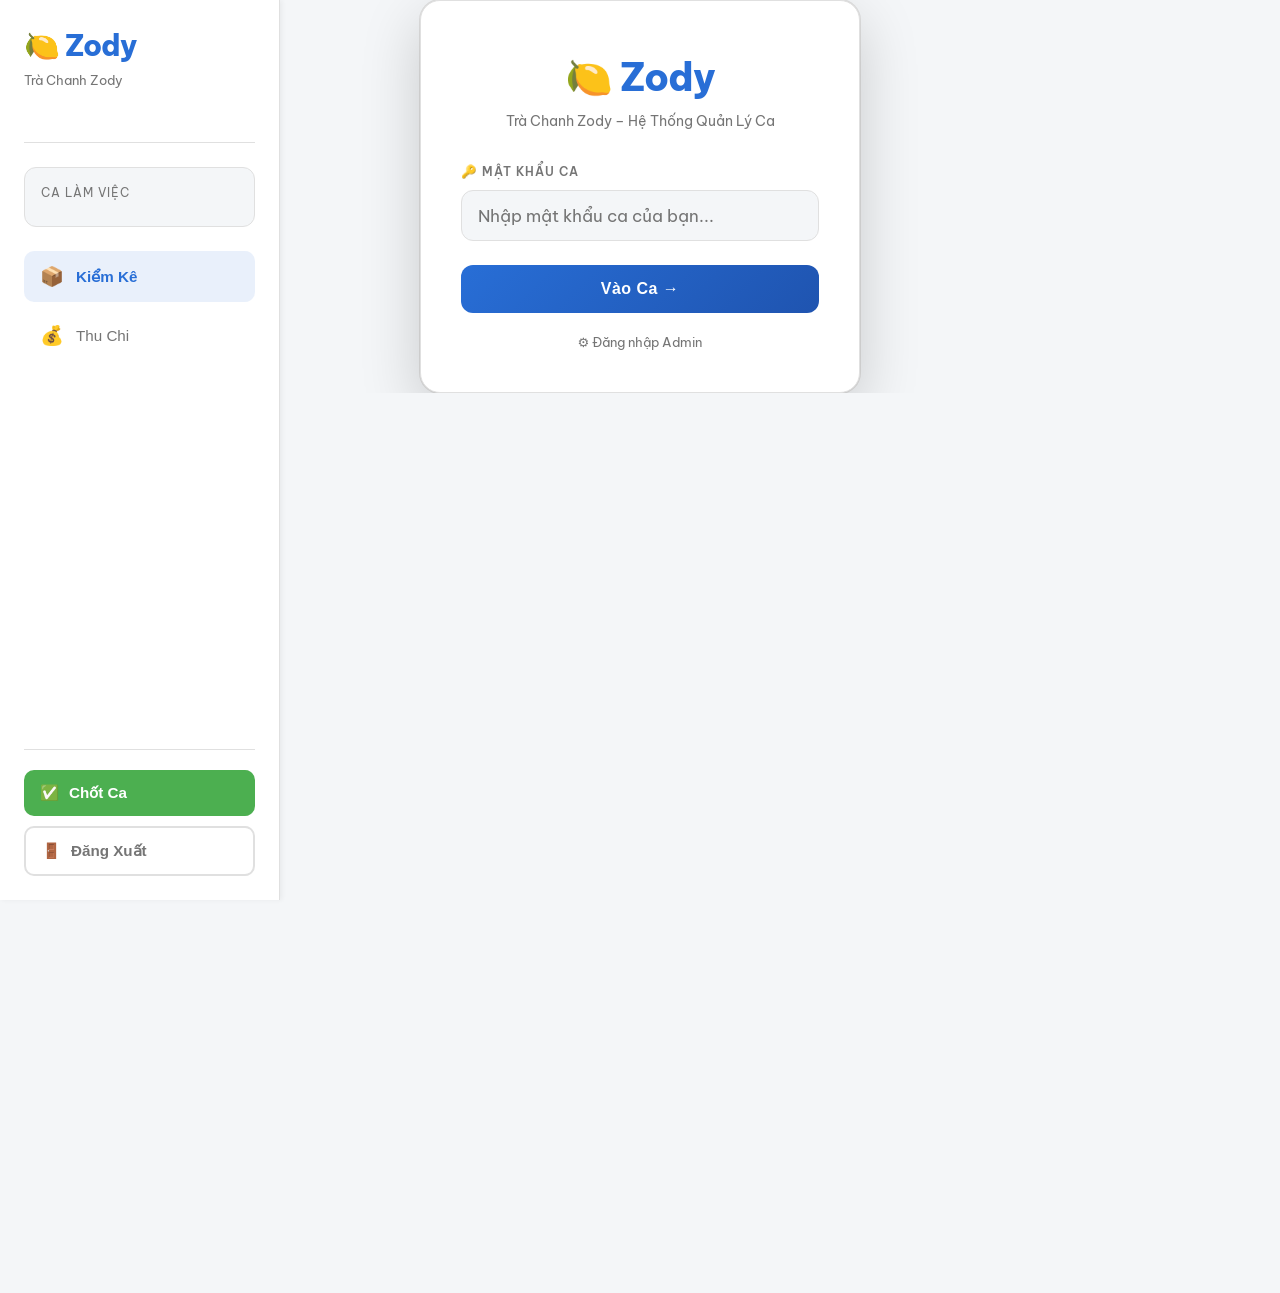
==== commit 94d08eae: "Add form validation and shift_type to login response - Add shift_type to login API response for fron" ====
--- a/templates/index.html
+++ b/templates/index.html
@@ -328,6 +328,16 @@
 }
 
 async function saveInventory(){
+  // Validate inventory data
+  for (let e of inventoryData) {
+    const inp = document.getElementById(`inv-${e.id}`);
+    const closingQty = parseFloat(inp?.value||0);
+    if (closingQty < 0) {
+      showToast(`Số lượng cuối không được âm cho ${e.material_name}`, 'error');
+      return;
+    }
+  }
+  
   showLoading();
   try {
     const saves = inventoryData.map(e=>{
@@ -375,7 +385,8 @@
 function addExpense(){
   const desc = document.getElementById('exp-desc').value.trim();
   const amt  = parseFloat(document.getElementById('exp-amount').value)||0;
-  if (!desc||!amt) return;
+  if (!desc) { showToast('Vui lòng nhập nội dung chi tiêu', 'error'); return; }
+  if (!amt || amt <= 0) { showToast('Số tiền phải lớn hơn 0', 'error'); return; }
   showLoading();
   fetch('/api/expenses',{method:'POST',headers:{'Content-Type':'application/json'},
     body:JSON.stringify({description:desc,amount:amt})
@@ -457,11 +468,19 @@
   });
 });
 function saveFinance(){
+  const opening = parseFloat(document.getElementById('opening_cash').value)||0;
+  const software = parseFloat(document.getElementById('software_revenue').value)||0;
+  const bank = parseFloat(document.getElementById('bank_transfer').value)||0;
+  
+  if (opening < 0) { showToast('Tiền đầu ca không được âm', 'error'); return; }
+  if (software < 0) { showToast('Tiền phần mềm không được âm', 'error'); return; }
+  if (bank < 0) { showToast('Tiền chuyển khoản không được âm', 'error'); return; }
+  
   showLoading();
   const payload = {
-    opening_cash:     parseFloat(document.getElementById('opening_cash').value)||0,
-    software_revenue: parseFloat(document.getElementById('software_revenue').value)||0,
-    bank_transfer:    parseFloat(document.getElementById('bank_transfer').value)||0,
+    opening_cash: opening,
+    software_revenue: software,
+    bank_transfer: bank,
   };
   fetch('/api/finance',{method:'POST',headers:{'Content-Type':'application/json'},body:JSON.stringify(payload)})
     .then(()=>{
--- a/static/style.css
+++ b/static/style.css
@@ -3,17 +3,17 @@
    ══════════════════════════════════════════════ */
 
 :root {
-  --bg: #0f172a;
-  --card: #1e293b;
-  --border: #334155;
-  --primary: #ea580c;
-  --primary-dark: #c2410c;
-  --primary-soft: rgba(234, 88, 12, 0.15);
-  --text: #f1f5f9;
-  --muted: #94a3b8;
-  --success: #22c55e;
-  --danger: #ef4444;
-  --warning: #f59e0b;
+  --bg: #F4F6F8;
+  --card: #FFFFFF;
+  --border: #E0E0E0;
+  --primary: #286ED6;
+  --primary-dark: #1F54B0;
+  --primary-soft: rgba(40, 110, 214, 0.1);
+  --text: #333333;
+  --muted: #757575;
+  --success: #4CAF50;
+  --danger: #F44336;
+  --warning: #FFC107;
 }
 
 * {
@@ -33,7 +33,7 @@
 .btn-primary {
   padding: 12px 24px;
   border-radius: 12px;
-  background: linear-gradient(135deg, var(--primary), var(--primary-dark));
+  background: var(--primary);
   color: white;
   border: none;
   font-weight: 600;
@@ -44,7 +44,7 @@
 
 .btn-primary:hover {
   transform: translateY(-1px);
-  box-shadow: 0 8px 24px rgba(234, 88, 12, 0.35);
+  box-shadow: 0 8px 24px rgba(40, 110, 214, 0.25);
 }
 
 .btn-primary:active {
@@ -86,7 +86,7 @@
 }
 
 .btn-danger {
-  background: rgba(239, 68, 68, 0.15);
+  background: rgba(244, 67, 54, 0.15);
   color: var(--danger);
   border: 1px solid var(--danger);
 }
@@ -103,6 +103,7 @@
   border-radius: 16px;
   padding: 20px;
   margin-bottom: 16px;
+  box-shadow: 0 2px 4px rgba(0,0,0,0.05);
 }
 
 .card-head {
@@ -140,7 +141,7 @@
 
 .tab:hover {
   color: var(--text);
-  background: rgba(255, 255, 255, 0.05);
+  background: var(--primary-soft);
 }
 
 .tab.active {
@@ -186,10 +187,11 @@
 }
 
 .inv-item {
-  background: var(--bg);
+  background: var(--card);
   border: 1px solid var(--border);
   border-radius: 12px;
   padding: 16px;
+  box-shadow: 0 1px 3px rgba(0,0,0,0.05);
 }
 
 .inv-name {
@@ -216,7 +218,7 @@
   padding: 10px;
   border-radius: 8px;
   border: 1.5px solid var(--border);
-  background: var(--card);
+  background: var(--bg);
   color: var(--text);
   font-size: 0.95rem;
 }
@@ -224,6 +226,7 @@
 .inv-input:focus {
   outline: none;
   border-color: var(--primary);
+  box-shadow: 0 0 0 3px var(--primary-soft);
 }
 
 .inv-unit {
@@ -242,7 +245,7 @@
   padding: 8px;
   border-radius: 6px;
   border: 1px solid var(--border);
-  background: var(--card);
+  background: var(--bg);
   color: var(--text);
   font-size: 0.8rem;
 }
@@ -270,10 +273,11 @@
 }
 
 .fin-card {
-  background: var(--bg);
+  background: var(--card);
   border: 1px solid var(--border);
   border-radius: 12px;
   padding: 16px;
+  box-shadow: 0 1px 3px rgba(0,0,0,0.05);
 }
 
 .fin-card label {
@@ -289,7 +293,7 @@
   padding: 12px;
   border-radius: 8px;
   border: 1.5px solid var(--border);
-  background: var(--card);
+  background: var(--bg);
   color: var(--text);
   font-size: 1rem;
 }
@@ -297,13 +301,14 @@
 .fin-input:focus {
   outline: none;
   border-color: var(--primary);
+  box-shadow: 0 0 0 3px var(--primary-soft);
 }
 
 .fin-input-sm {
   padding: 10px;
   border-radius: 8px;
   border: 1.5px solid var(--border);
-  background: var(--card);
+  background: var(--bg);
   color: var(--text);
   font-size: 0.9rem;
   margin-right: 8px;
@@ -326,6 +331,7 @@
   background: var(--bg);
   border-radius: 8px;
   margin-bottom: 8px;
+  border: 1px solid var(--border);
 }
 
 .exp-desc {
@@ -342,11 +348,14 @@
   width: 28px;
   height: 28px;
   border-radius: 6px;
-  background: rgba(239, 68, 68, 0.15);
+  background: rgba(244, 67, 54, 0.15);
   color: var(--danger);
   border: none;
   cursor: pointer;
   font-size: 0.9rem;
+  display: flex;
+  align-items: center;
+  justify-content: center;
 }
 
 .btn-icon-del:hover {
@@ -356,10 +365,11 @@
 
 /* ── FINANCE RESULT ── */
 .finance-result {
-  background: var(--bg);
+  background: var(--card);
   border: 1px solid var(--border);
   border-radius: 12px;
   padding: 20px;
+  box-shadow: 0 1px 3px rgba(0,0,0,0.05);
 }
 
 .result-grid {
@@ -371,8 +381,9 @@
 .result-item {
   text-align: center;
   padding: 12px;
-  background: var(--card);
+  background: var(--bg);
   border-radius: 8px;
+  border: 1px solid var(--border);
 }
 
 .result-label {
@@ -400,7 +411,7 @@
 }
 
 .result-item.highlight-green {
-  background: rgba(34, 197, 94, 0.1);
+  background: rgba(76, 175, 80, 0.1);
   border: 1px solid var(--success);
 }
 
@@ -463,7 +474,7 @@
 
 @keyframes pulse {
   0%, 100% { transform: scale(1); }
-  50% { transform: scale(1.05); }
+  50% { transform: scale(1.02); }
 }
 
 @keyframes shimmer {
@@ -479,6 +490,11 @@
 /* ── ANIMATED ELEMENTS ── */
 .login-wrap {
   animation: scaleIn 0.5s ease-out;
+  background: var(--card);
+  border: 1px solid var(--border);
+  box-shadow: 0 10px 30px rgba(0,0,0,0.1);
+  border-radius: 16px;
+  padding: 40px;
 }
 
 .btn-login {
@@ -488,7 +504,7 @@
 }
 
 .btn-login::after {
-  content: '';
+  content: "";
   position: absolute;
   top: 50%;
   left: 50%;
@@ -512,7 +528,7 @@
 
 .card:hover {
   transform: translateY(-2px);
-  box-shadow: 0 8px 16px rgba(0, 0, 0, 0.15);
+  box-shadow: 0 8px 16px rgba(0, 0, 0, 0.08);
 }
 
 .inv-item {
@@ -522,7 +538,7 @@
 
 .inv-item:hover {
   transform: translateY(-2px);
-  box-shadow: 0 4px 12px rgba(0, 0, 0, 0.1);
+  box-shadow: 0 4px 12px rgba(0, 0, 0, 0.05);
 }
 
 .fin-card {
@@ -532,7 +548,7 @@
 
 .fin-card:hover {
   transform: translateY(-2px);
-  box-shadow: 0 4px 12px rgba(0, 0, 0, 0.1);
+  box-shadow: 0 4px 12px rgba(0, 0, 0, 0.05);
 }
 
 .expense-row {
@@ -542,7 +558,7 @@
 
 .expense-row:hover {
   transform: translateX(4px);
-  background-color: rgba(255, 255, 255, 0.05);
+  background-color: var(--primary-soft);
 }
 
 .result-item {
@@ -566,7 +582,7 @@
 .btn-primary::after,
 .btn-outline::after,
 .btn-success::after {
-  content: '';
+  content: "";
   position: absolute;
   top: 50%;
   left: 50%;
@@ -626,6 +642,7 @@
 
 .inv-note:focus {
   border-color: var(--primary);
+  box-shadow: 0 0 0 3px var(--primary-soft);
 }
 
 /* ── TAB ANIMATIONS ── */
@@ -652,7 +669,7 @@
 
 /* ── LOADING SKELETON ── */
 .skeleton {
-  background: linear-gradient(90deg, var(--card) 25%, rgba(255, 255, 255, 0.05) 50%, var(--card) 75%);
+  background: linear-gradient(90deg, var(--card) 25%, rgba(0, 0, 0, 0.03) 50%, var(--card) 75%);
   background-size: 200% 100%;
   animation: shimmer 1.5s infinite;
   border-radius: 8px;
@@ -662,7 +679,7 @@
 .spinner {
   width: 40px;
   height: 40px;
-  border: 3px solid rgba(234, 88, 12, 0.2);
+  border: 3px solid rgba(40, 110, 214, 0.2);
   border-top-color: var(--primary);
   border-radius: 50%;
   animation: spin 0.8s linear infinite;
@@ -686,6 +703,7 @@
   top: 0;
   bottom: 0;
   z-index: 100;
+  box-shadow: 2px 0 5px rgba(0,0,0,0.05);
 }
 
 .sidebar-header {
@@ -711,6 +729,7 @@
   border-radius: 12px;
   padding: 16px;
   margin-bottom: 24px;
+  border: 1px solid var(--border);
 }
 
 .shift-info-label {
@@ -793,14 +812,14 @@
 }
 
 .sidebar-action-btn.btn-success {
-  background: linear-gradient(135deg, #10b981, #059669);
+  background: var(--success);
   color: white;
   border: none;
 }
 
 .sidebar-action-btn.btn-success:hover {
   transform: translateY(-2px);
-  box-shadow: 0 4px 12px rgba(16, 185, 129, 0.3);
+  box-shadow: 0 4px 12px rgba(76, 175, 80, 0.3);
 }
 
 .sidebar-action-btn.btn-outline {
@@ -847,6 +866,7 @@
   justify-content: space-between;
   align-items: center;
   border: 1px solid var(--border);
+  box-shadow: 0 1px 3px rgba(0,0,0,0.05);
 }
 
 .fin-result-label {
@@ -895,4 +915,4 @@
     align-items: flex-start;
     gap: 16px;
   }
-}
+}
